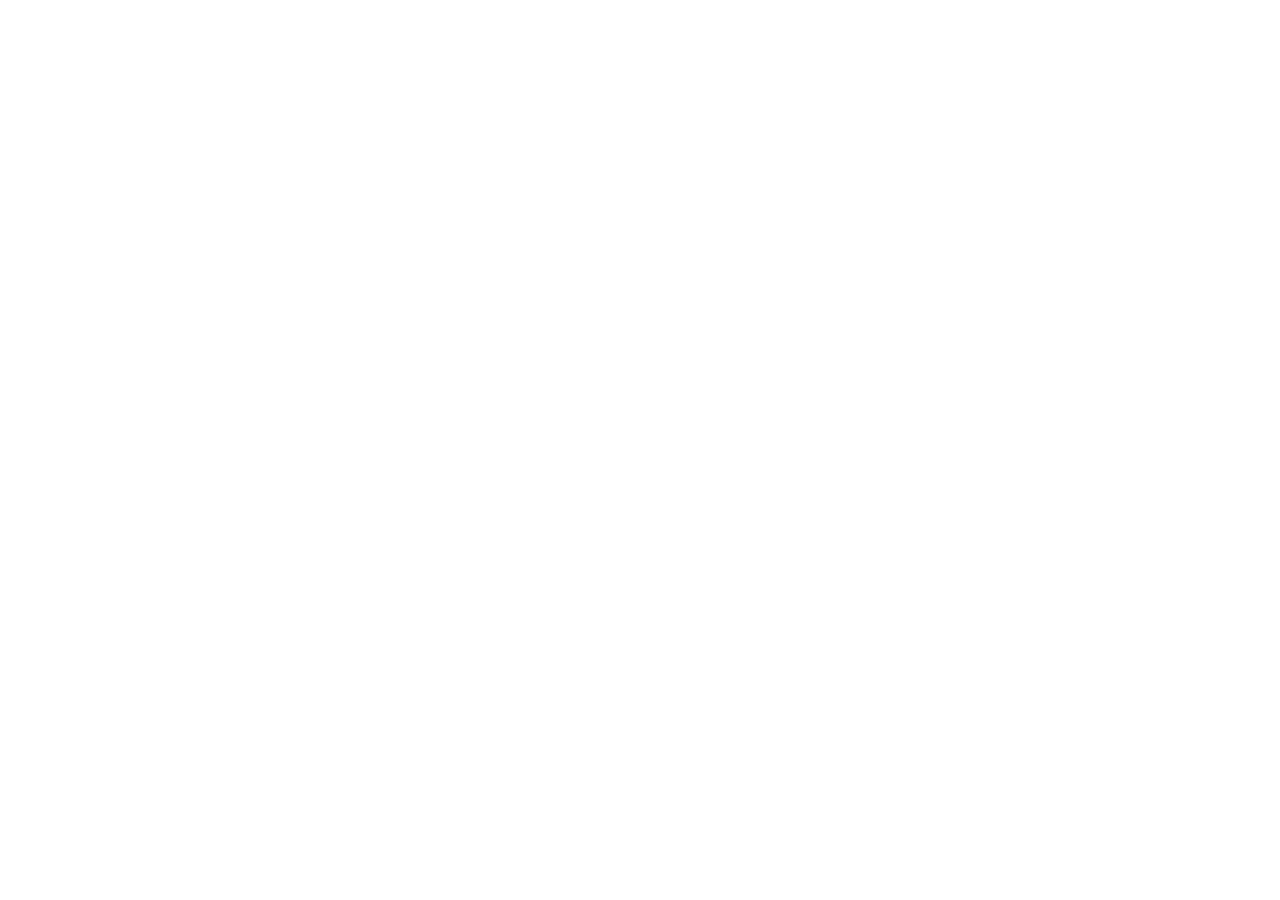
==== index.html @ a8f8e054 "Add files via upload" ====
<!doctype html>
<html lang="id">
  <head>
    <meta charset="UTF-8" />
    <meta name="viewport" content="width=device-width, initial-scale=1.0" />
    <title>Dr. Drs. Bandung Arry Sanjoyo, MIKomp. — Dosen Matematika & Peneliti ITS</title>
    
    <!-- Google Search Console Verification -->
    <meta name="google-site-verification" content="oYTFNptn35ovj-mSQW4bsrNlmgucrixKYleAX6dhNZ0" />

    <!-- SEO Meta Tags -->
    <meta name="description" content="Website profil dan portal akademik resmi Dr. Drs. Bandung Arry Sanjoyo, MIKomp. Lektor Kepala di Departemen Matematika FSAD Institut Teknologi Sepuluh Nopember (ITS) Surabaya. Riset komputasi matematika, pemodelan persamaan air dangkal, algoritma numerik, silabus perkuliahan, dan bimbingan mahasiswa." />
    <meta name="keywords" content="Bandung Arry Sanjoyo, Dr. Bandung Arry Sanjoyo, Matematika ITS, Dosen Matematika ITS, FSAD ITS, Kalkulus ITS, Komputasi Matriks, Algoritma Pemrograman, Riset Komputasi Fluida, Shallow Water Equations, PINN, Surabaya" />
    <meta name="author" content="Dr. Drs. Bandung Arry Sanjoyo, MIKomp." />
    <meta name="robots" content="index, follow" />
    <link rel="canonical" href="https://melodious-snickerdoodle-eeeecf.netlify.app/" />

    <!-- Open Graph (Facebook, WhatsApp, LinkedIn) -->
    <meta property="og:type" content="profile" />
    <meta property="og:title" content="Dr. Drs. Bandung Arry Sanjoyo, MIKomp. — Dosen Matematika & Peneliti ITS" />
    <meta property="og:description" content="Portal akademik resmi Dr. Drs. Bandung Arry Sanjoyo, MIKomp. Silabus mata kuliah, materi pembelajaran, hibah riset, dan publikasi ilmiah Departemen Matematika FSAD ITS." />
    <meta property="og:url" content="https://melodious-snickerdoodle-eeeecf.netlify.app/" />
    <meta property="og:image" content="https://melodious-snickerdoodle-eeeecf.netlify.app/avatar.png" />
    <meta property="og:site_name" content="Portal Akademik Dr. Drs. Bandung Arry Sanjoyo, MIKomp." />

    <!-- Twitter Card -->
    <meta name="twitter:card" content="summary" />
    <meta name="twitter:title" content="Dr. Drs. Bandung Arry Sanjoyo, MIKomp. — Dosen Matematika ITS" />
    <meta name="twitter:description" content="Portal akademik & profil riset Dr. Drs. Bandung Arry Sanjoyo, MIKomp. Departemen Matematika FSAD ITS." />
    <meta name="twitter:image" content="https://melodious-snickerdoodle-eeeecf.netlify.app/avatar.png" />

    <!-- Favicon -->
    <link rel="icon" href="data:image/svg+xml,<svg xmlns=%22http://www.w3.org/2000/svg%22 viewBox=%220 0 100 100%22><text y=%22.9em%22 font-size=%2290%22>🎓</text></svg>">

    <!-- Schema.org JSON-LD Structured Data for Google Search -->
    <script type="application/ld+json">
    {
      "@context": "https://schema.org",
      "@type": "Person",
      "name": "Dr. Drs. Bandung Arry Sanjoyo, MIKomp.",
      "alternateName": ["Bandung Arry Sanjoyo", "Bandung Arry"],
      "jobTitle": "Lektor Kepala / Associate Professor",
      "worksFor": {
        "@type": "CollegeOrUniversity",
        "name": "Institut Teknologi Sepuluh Nopember",
        "url": "https://www.its.ac.id"
      },
      "affiliation": {
        "@type": "Organization",
        "name": "Departemen Matematika, Fakultas Sains dan Analitika Data (FSAD) ITS"
      },
      "url": "https://melodious-snickerdoodle-eeeecf.netlify.app/",
      "image": "https://melodious-snickerdoodle-eeeecf.netlify.app/avatar.png",
      "email": "bandung@its.ac.id",
      "sameAs": [
        "https://scholar.google.com/citations?user=lBKkT74AAAAJ",
        "https://www.scopus.com/authors/detail.uri?authorId=55821260400",
        "https://sinta.kemdikbud.go.id/authors/profile/6123284",
        "https://orcid.org/0000-0003-4281-1488",
        "https://ieeexplore.ieee.org/author/37085577023",
        "https://github.com/bandungarrysanjoyo"
      ]
    }
    </script>
    <script type="module" crossorigin src="/assets/index-D61LSOdl.js"></script>
    <link rel="stylesheet" crossorigin href="/assets/index-DKf9ofFA.css">
  </head>
  <body class="bg-slate-50 dark:bg-slate-950 text-slate-900 dark:text-slate-100 min-h-screen antialiased">
    <div id="root"></div>
  </body>
</html>
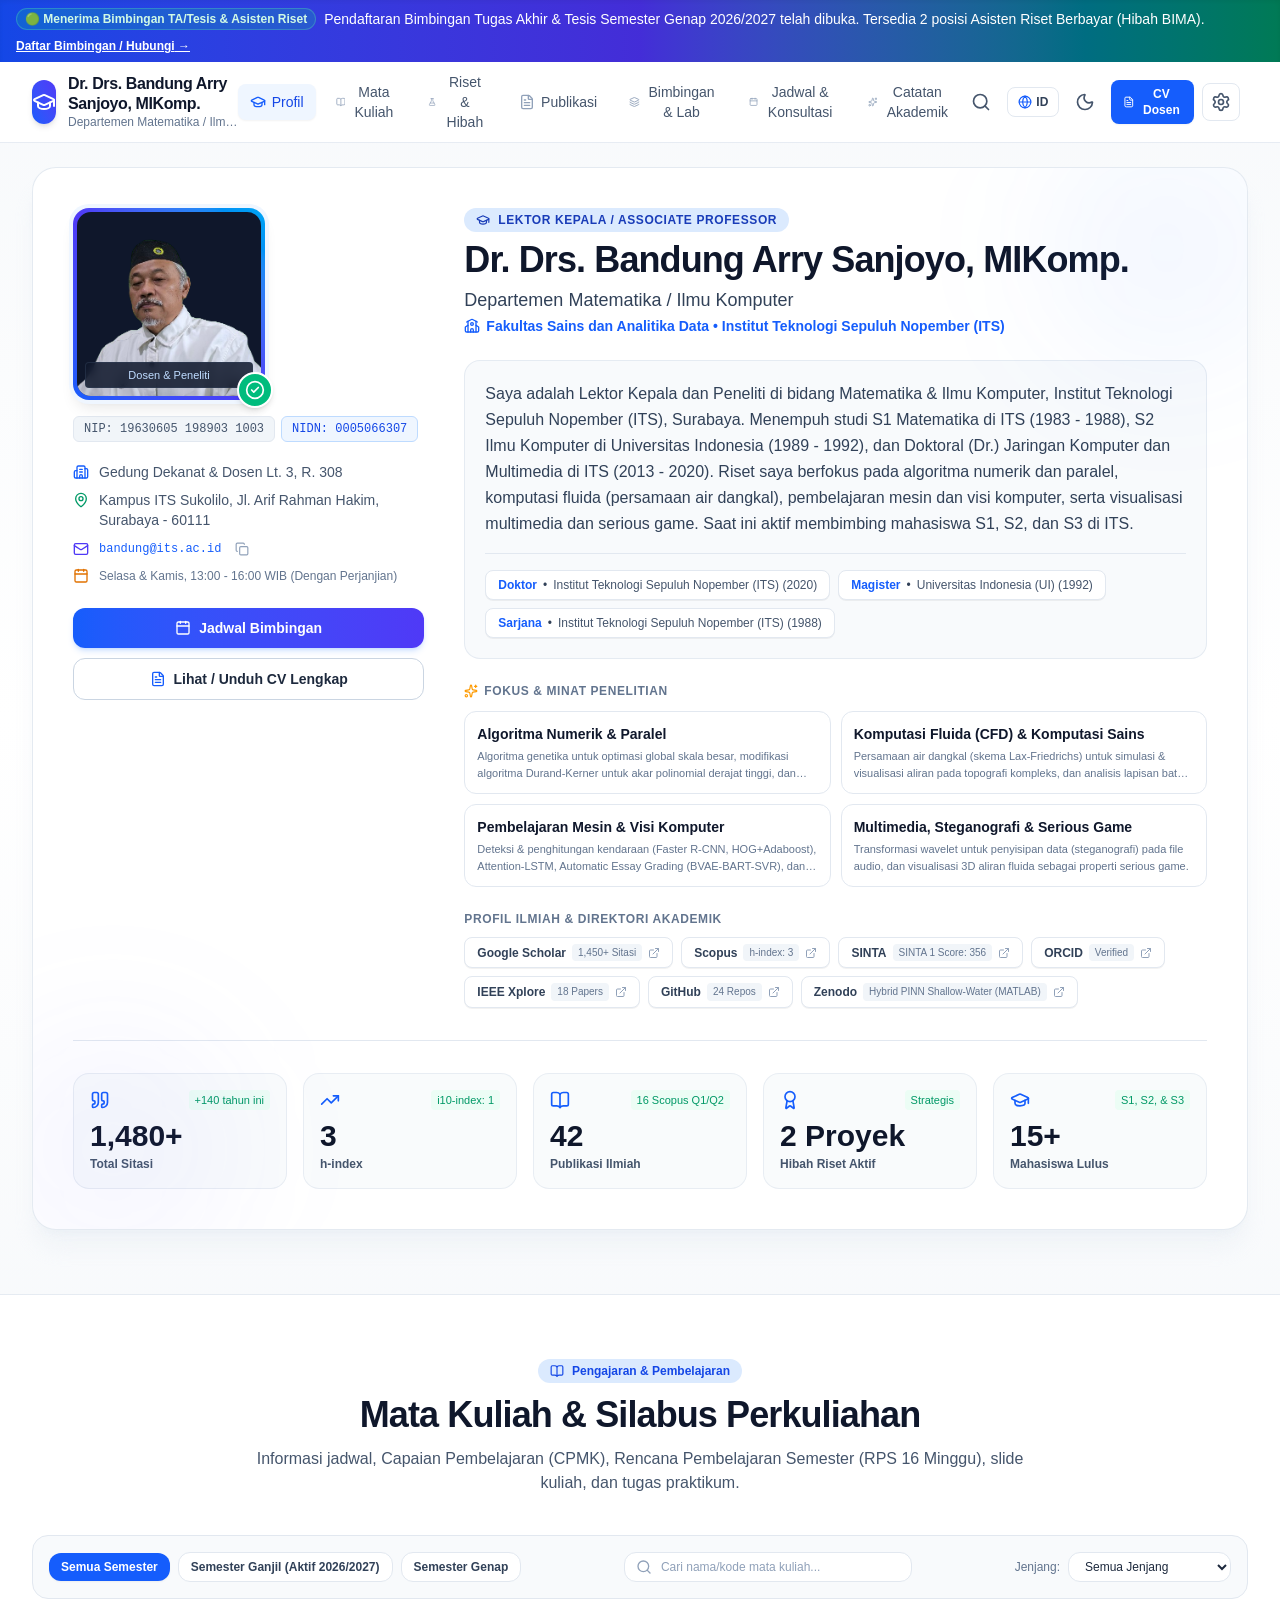
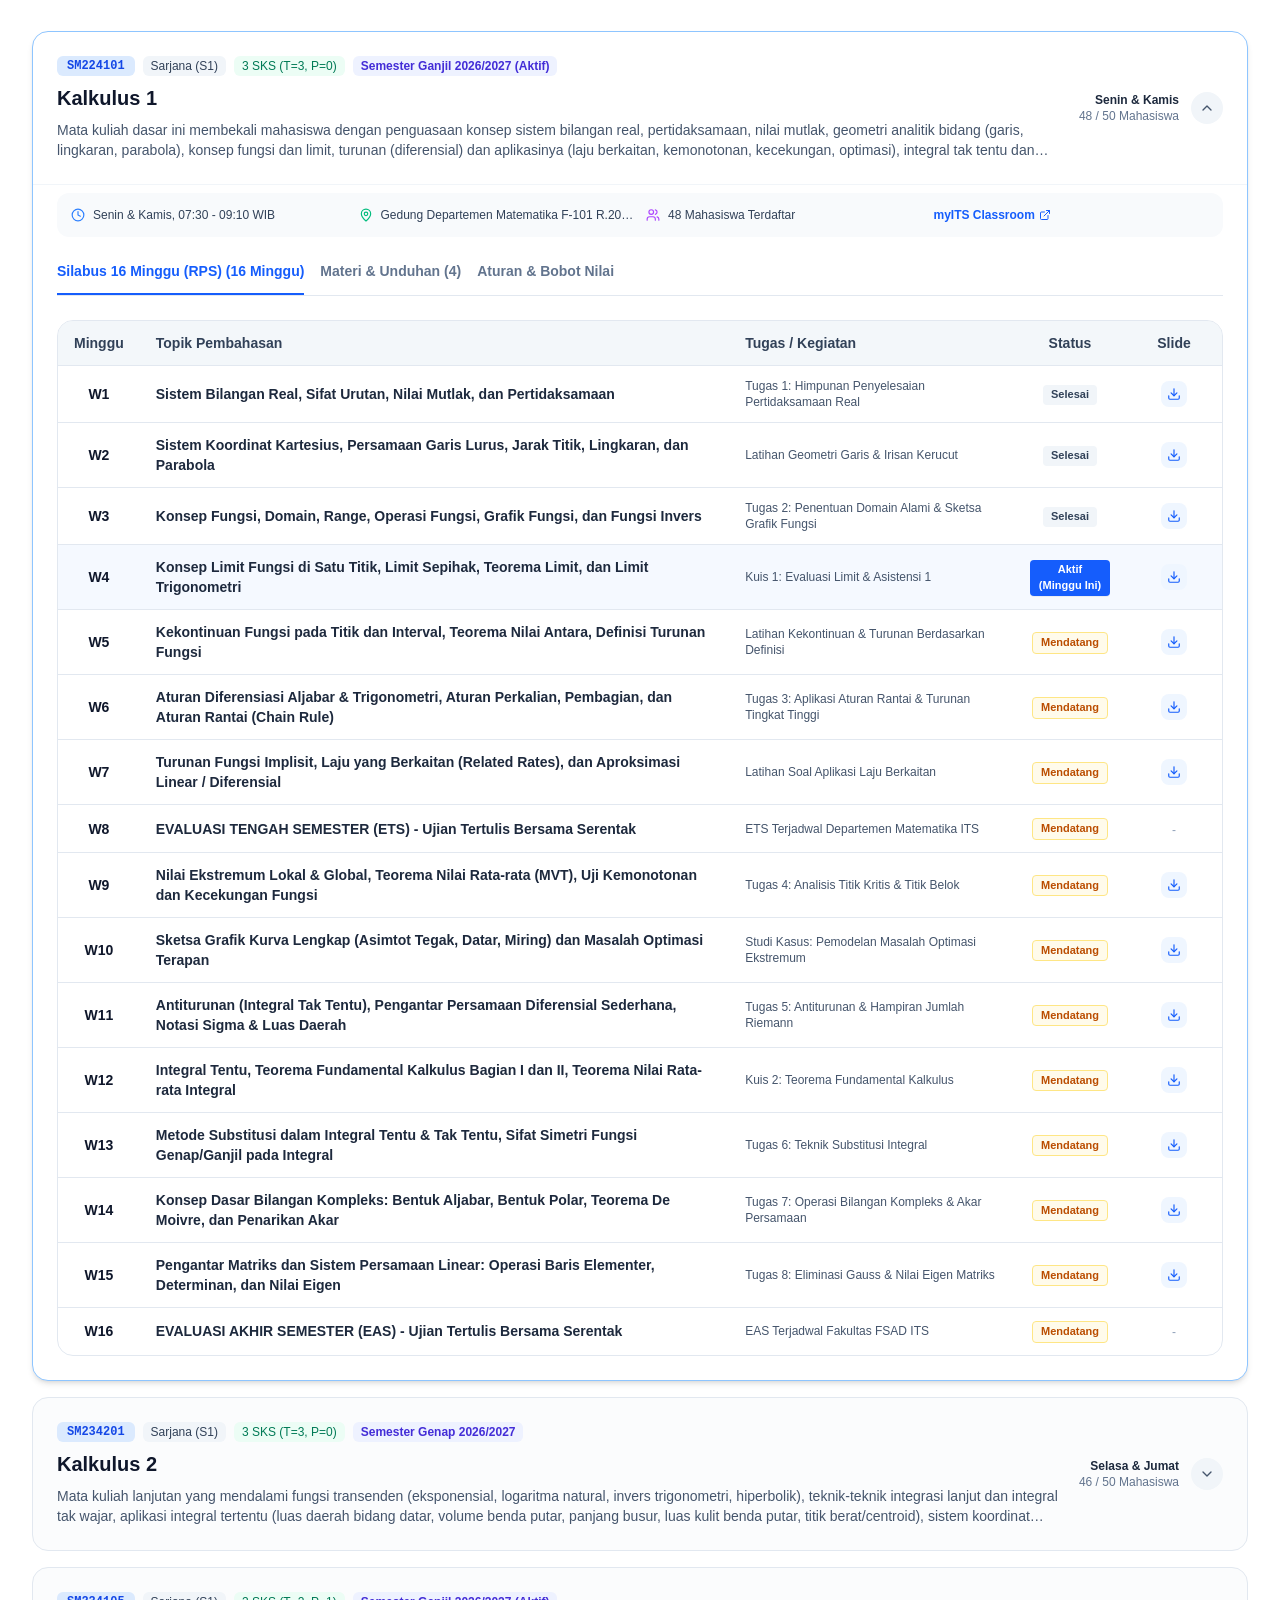
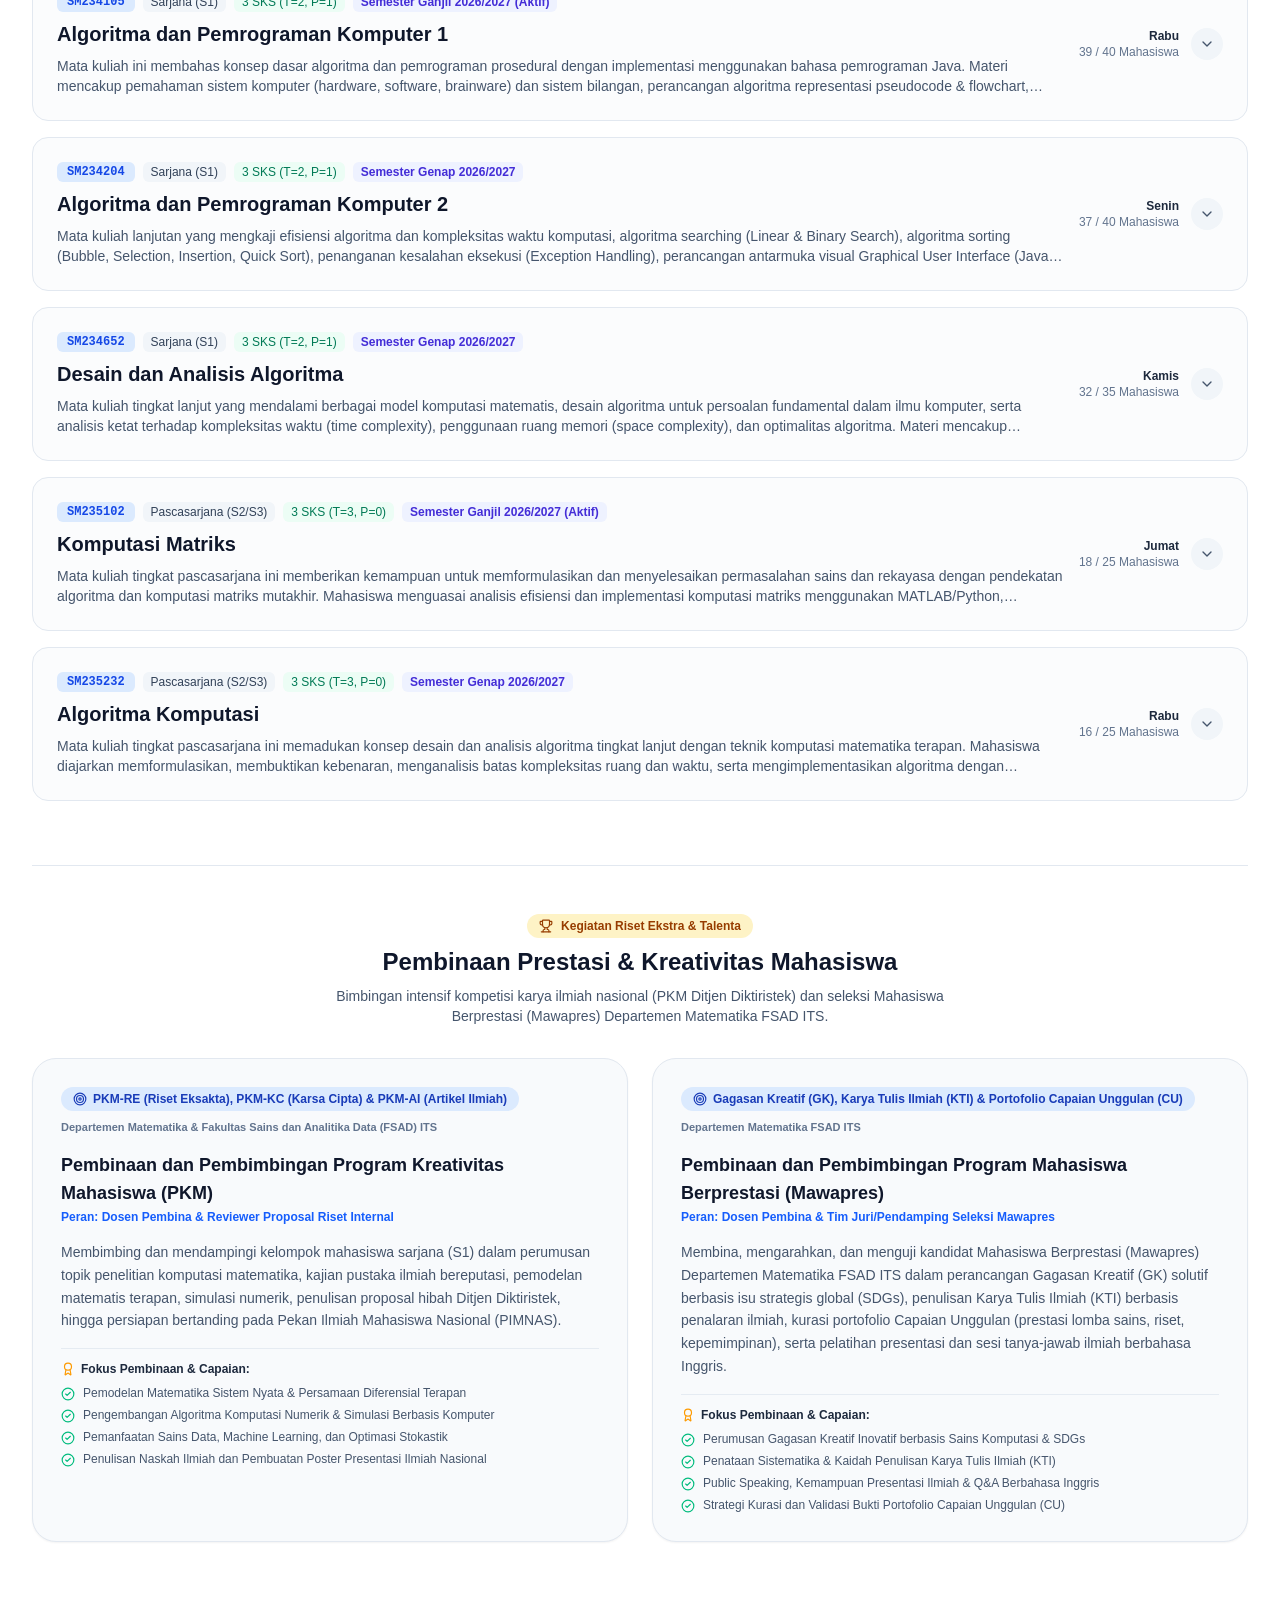
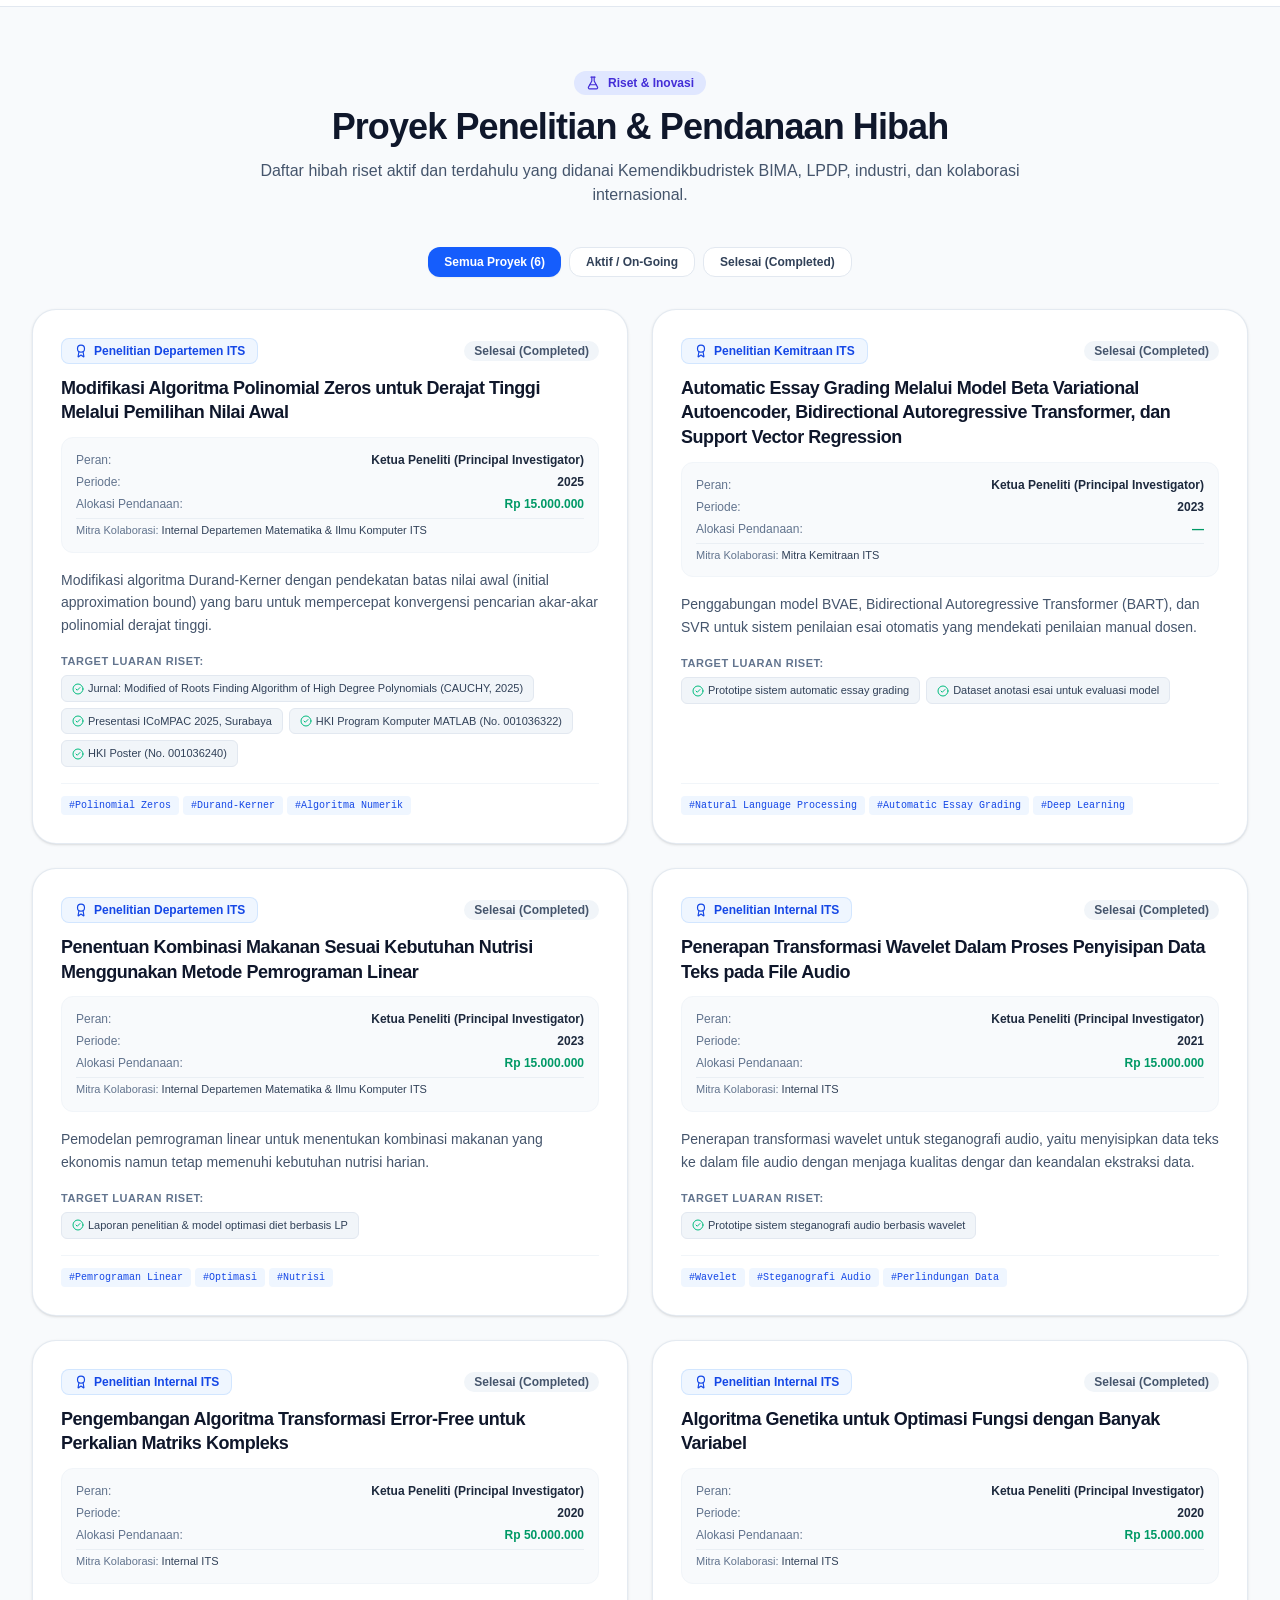
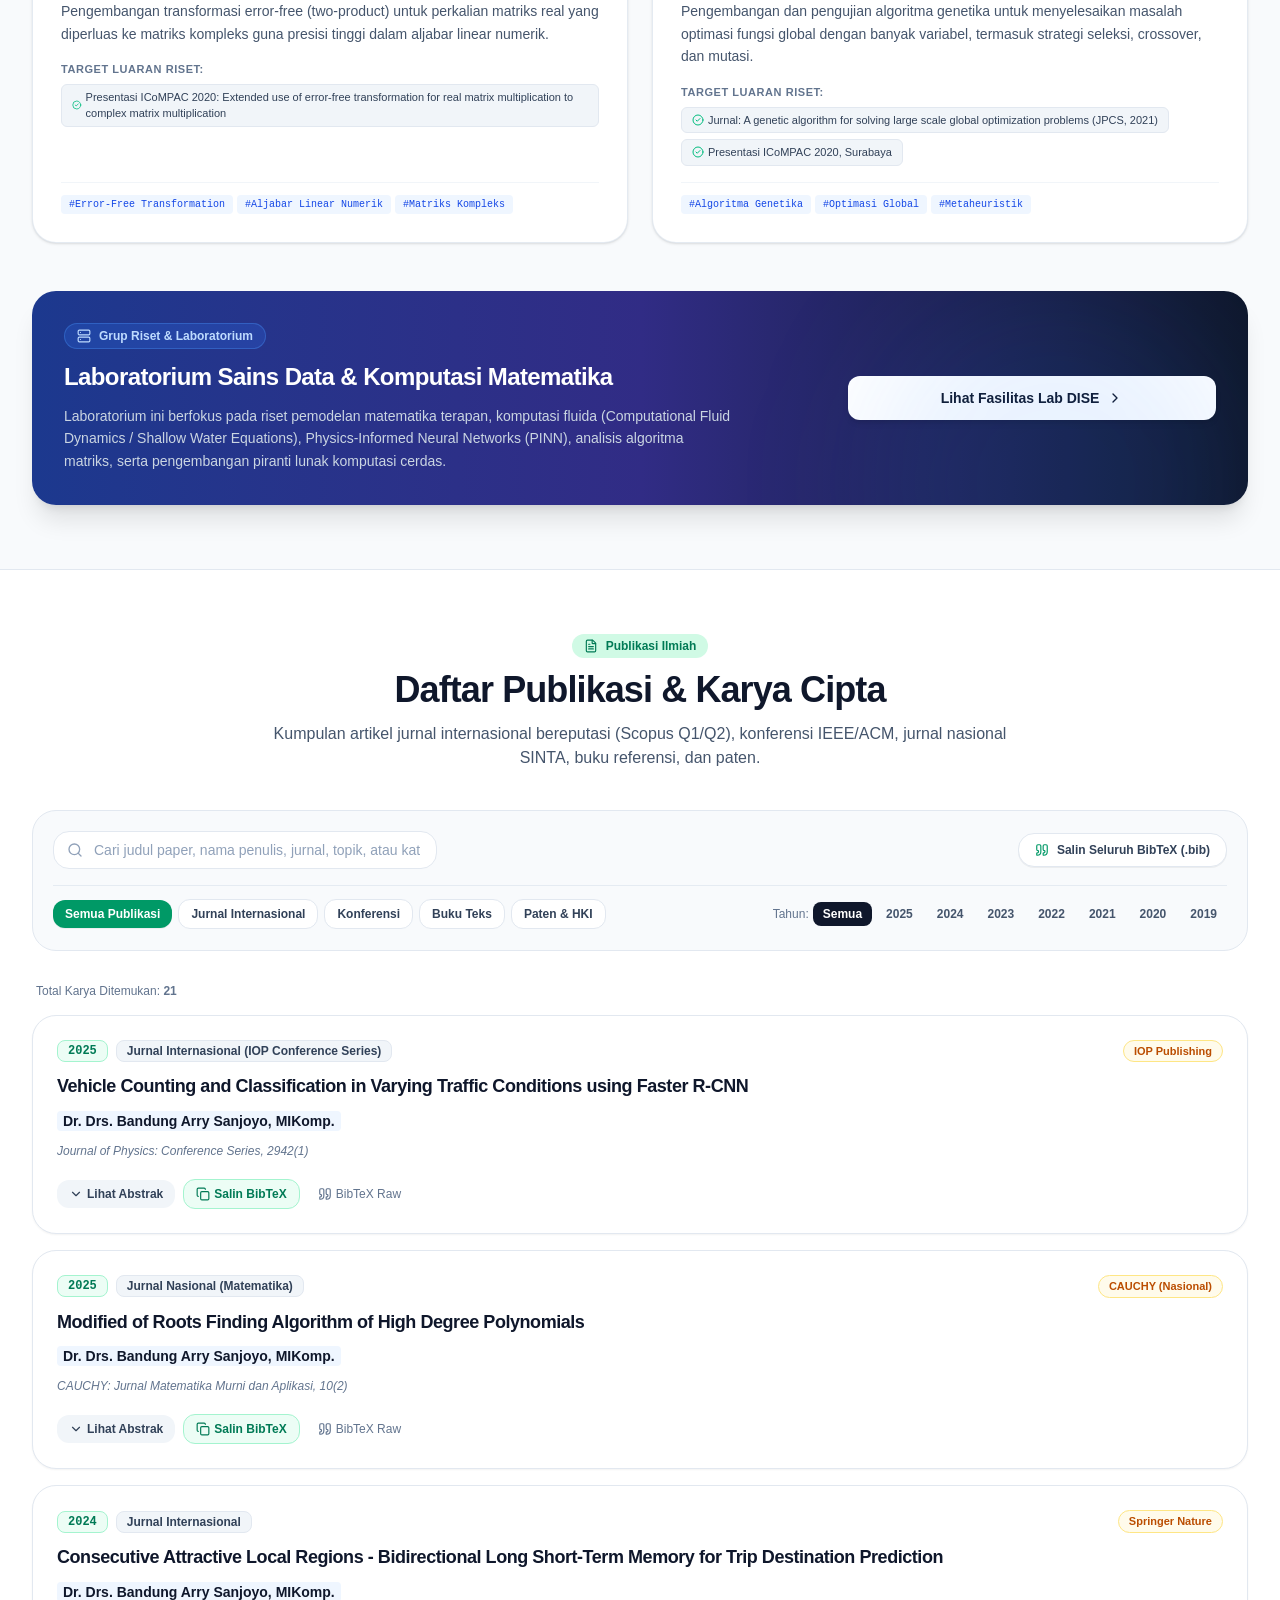
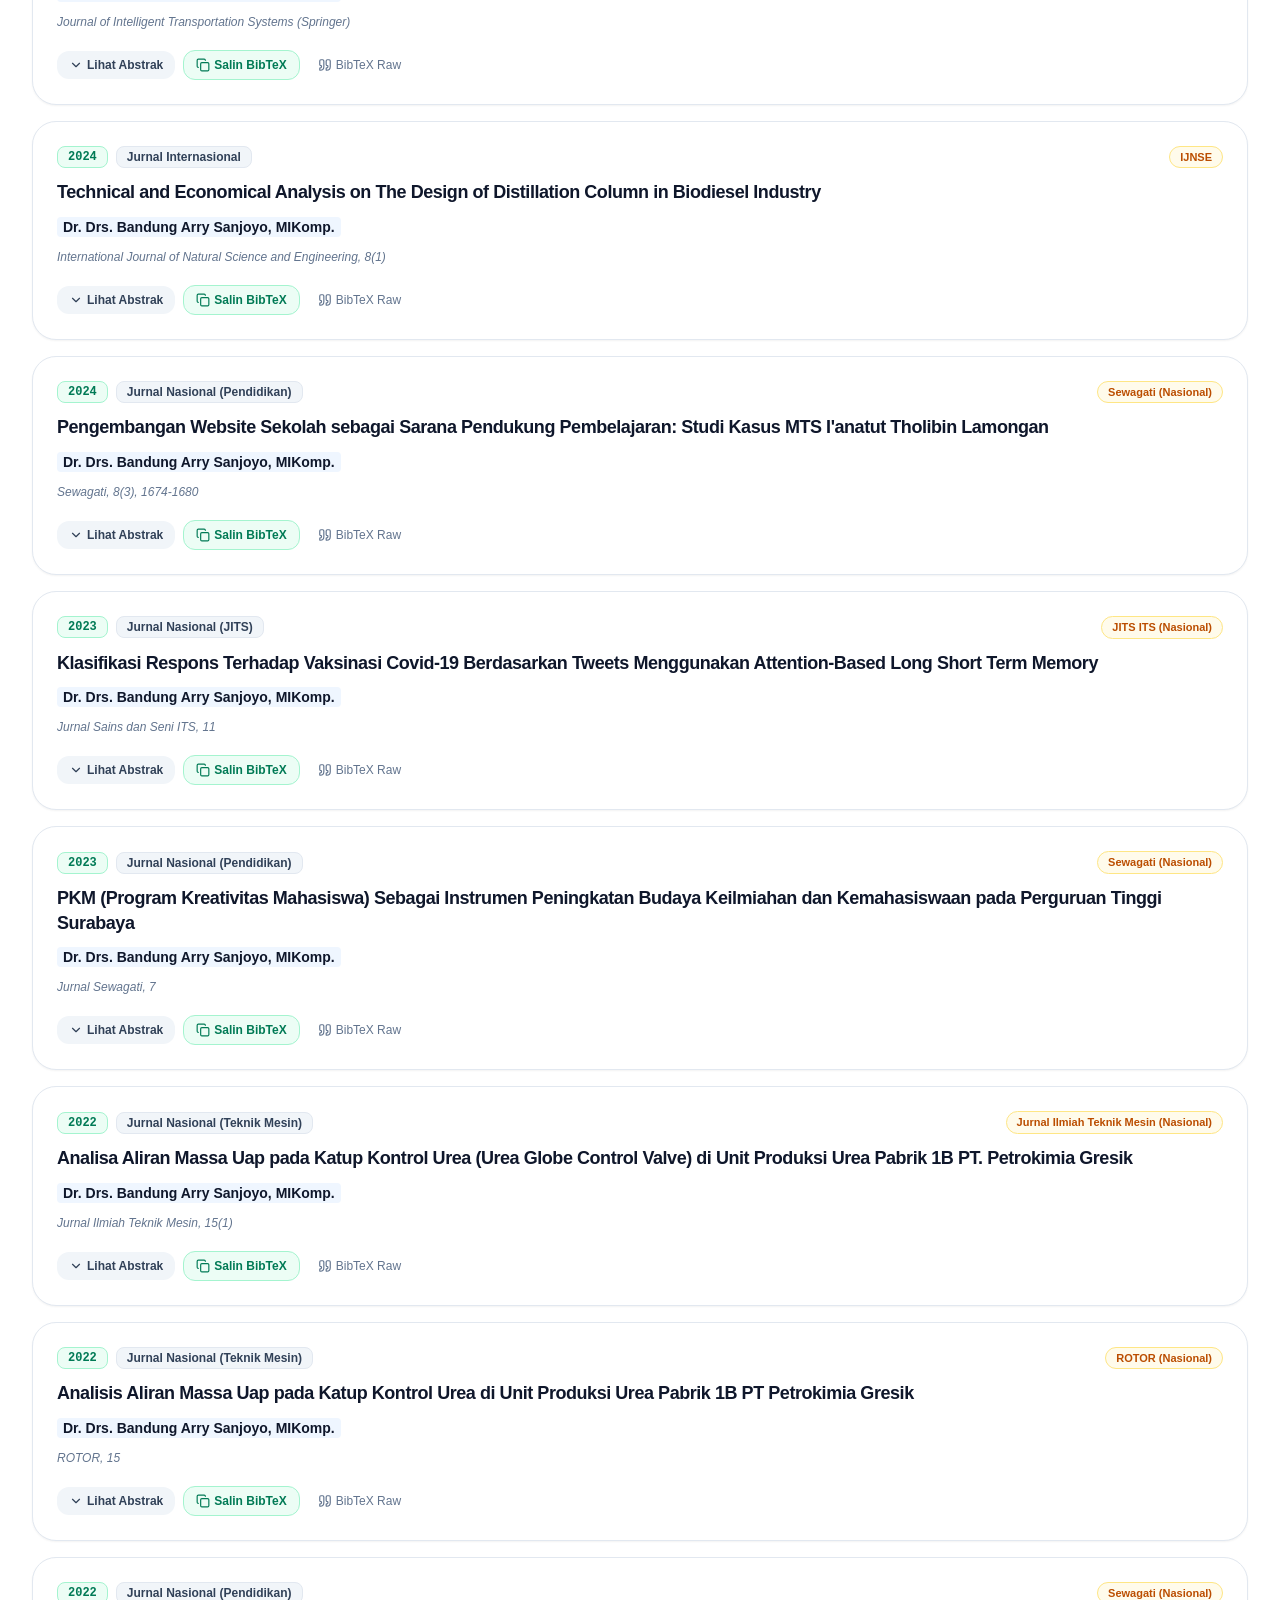
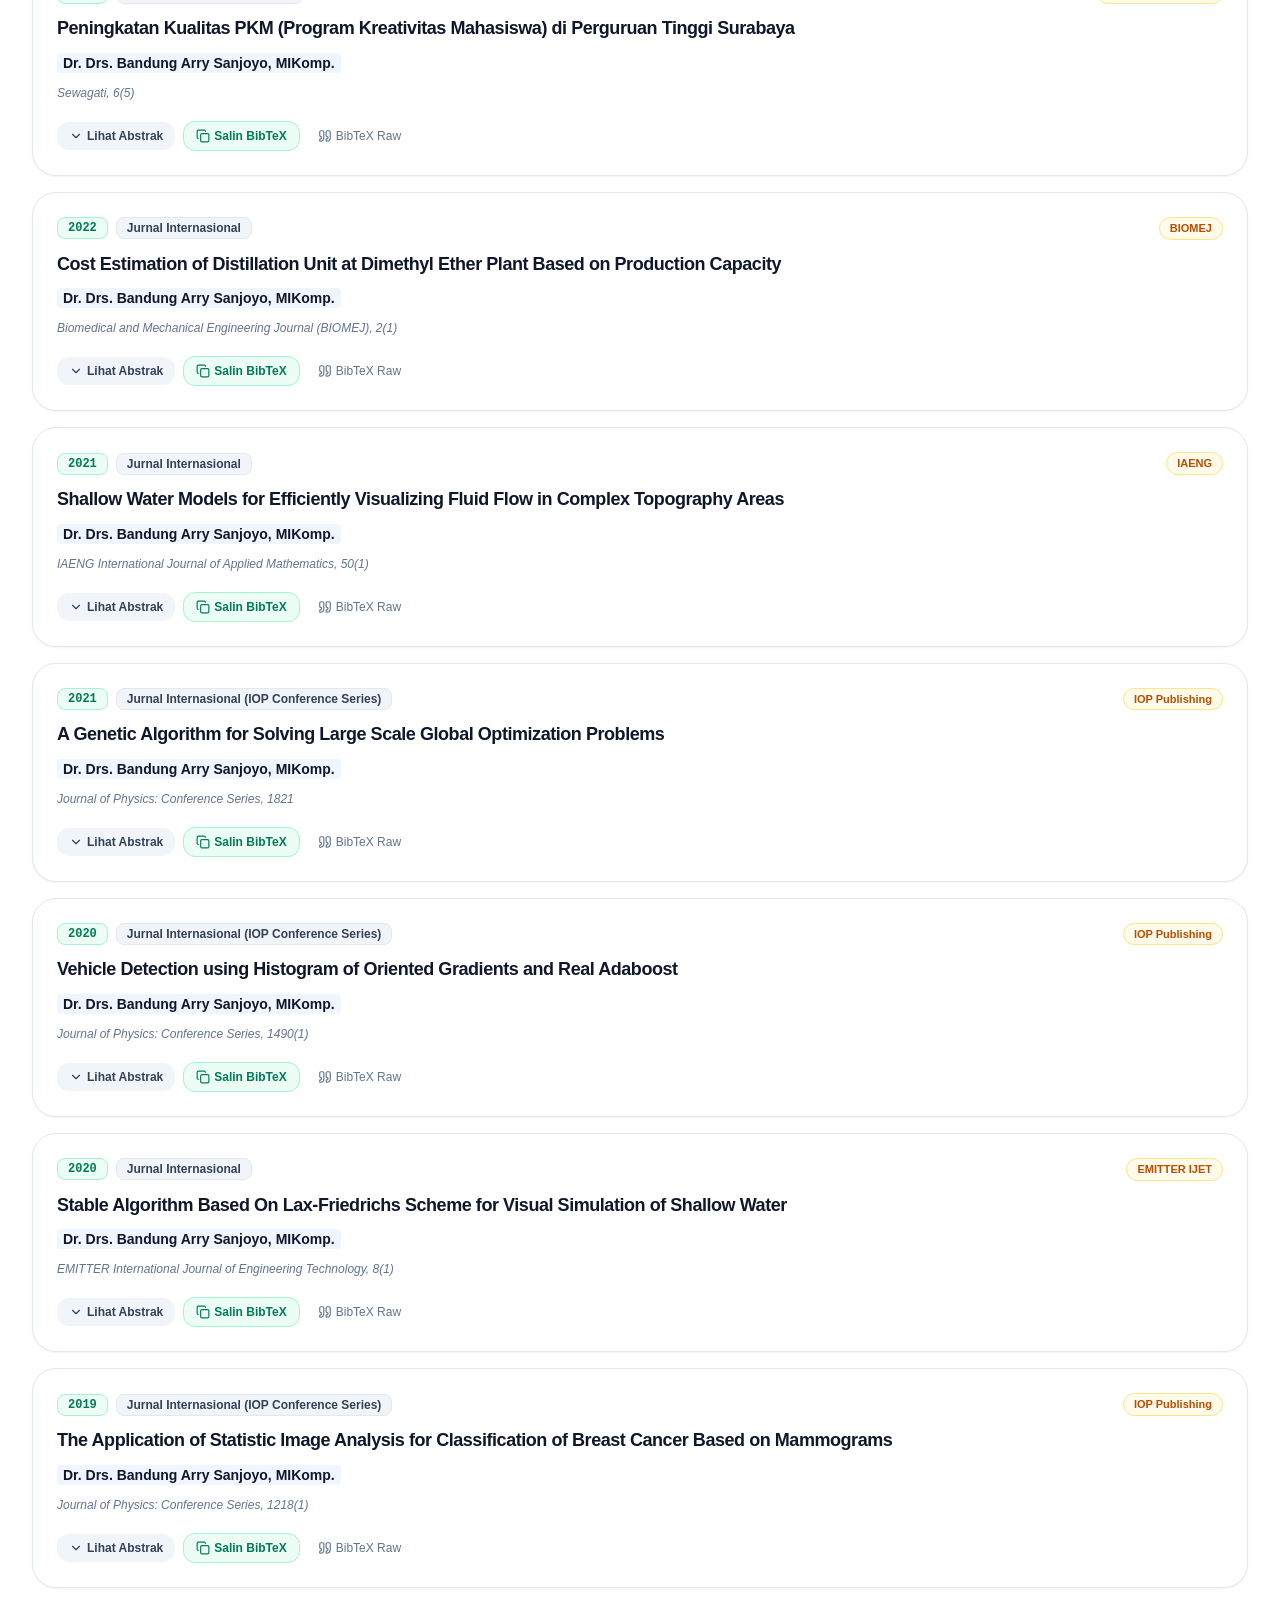
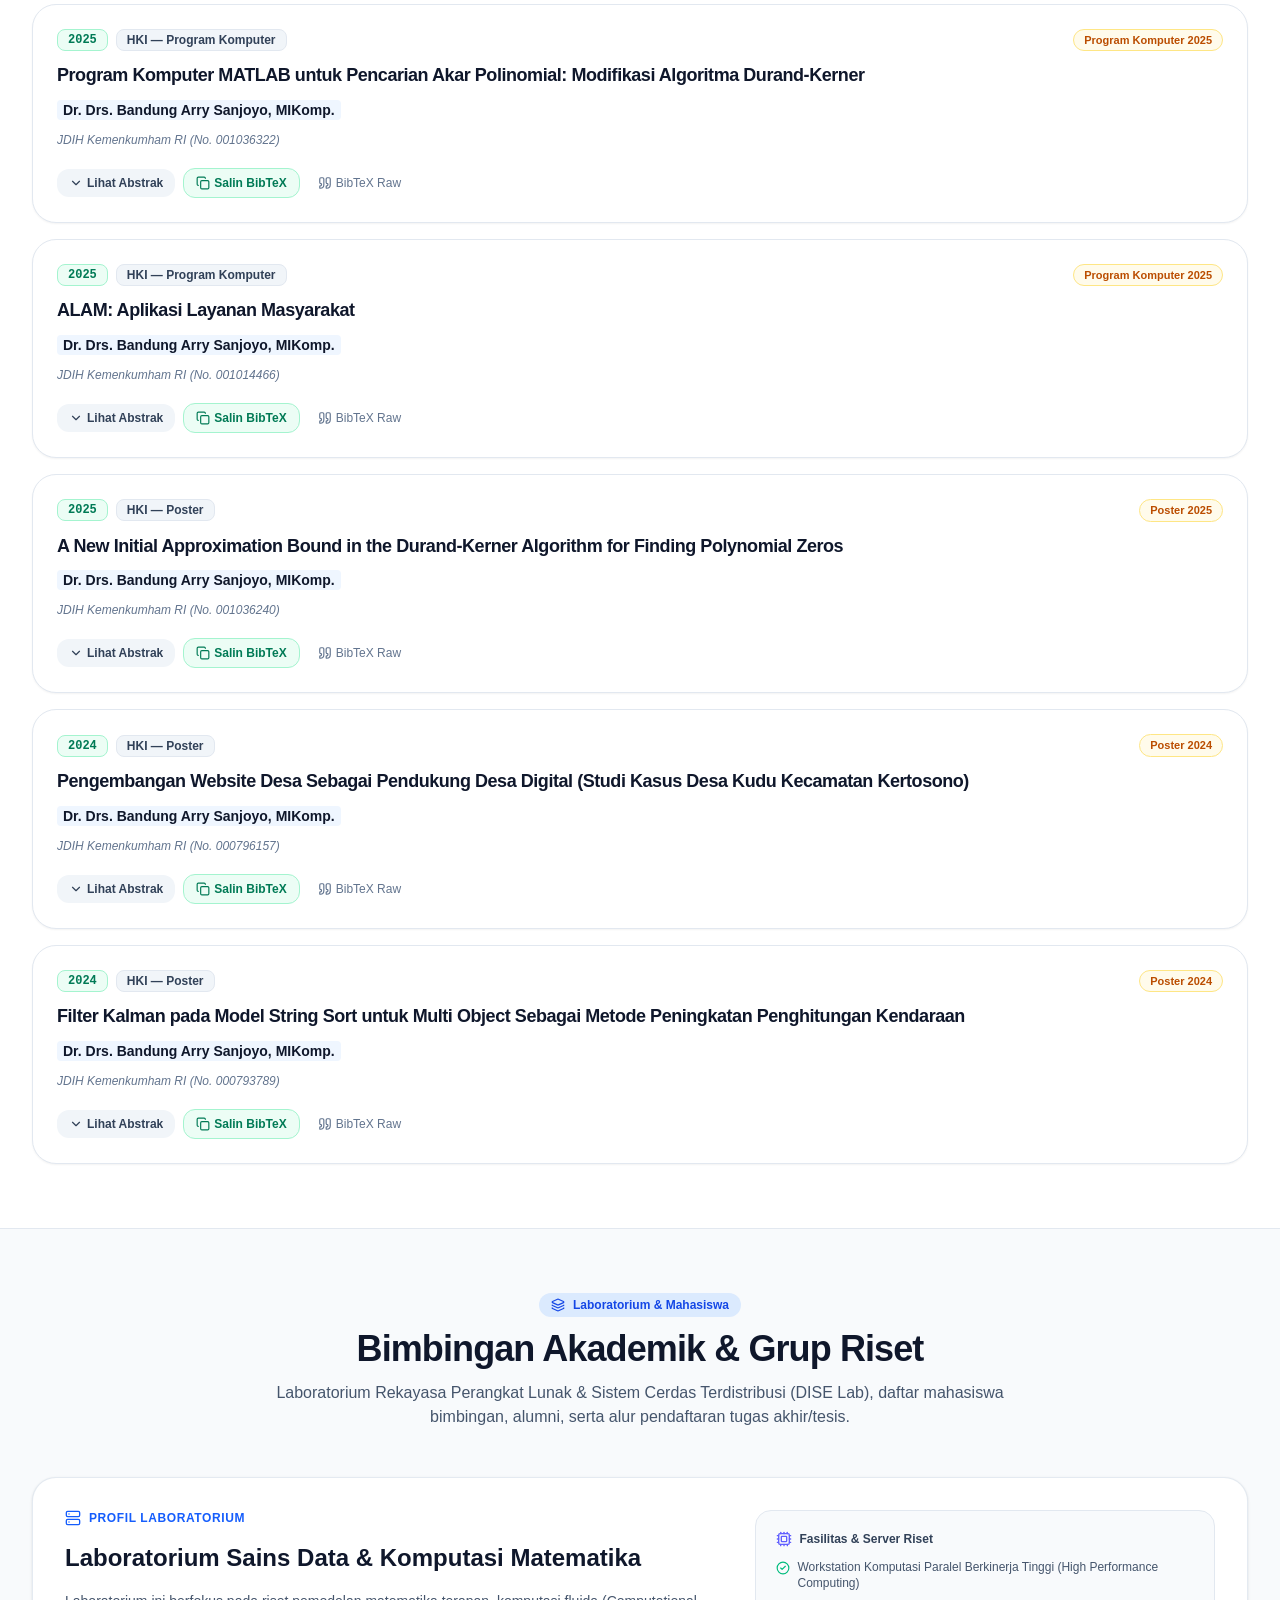
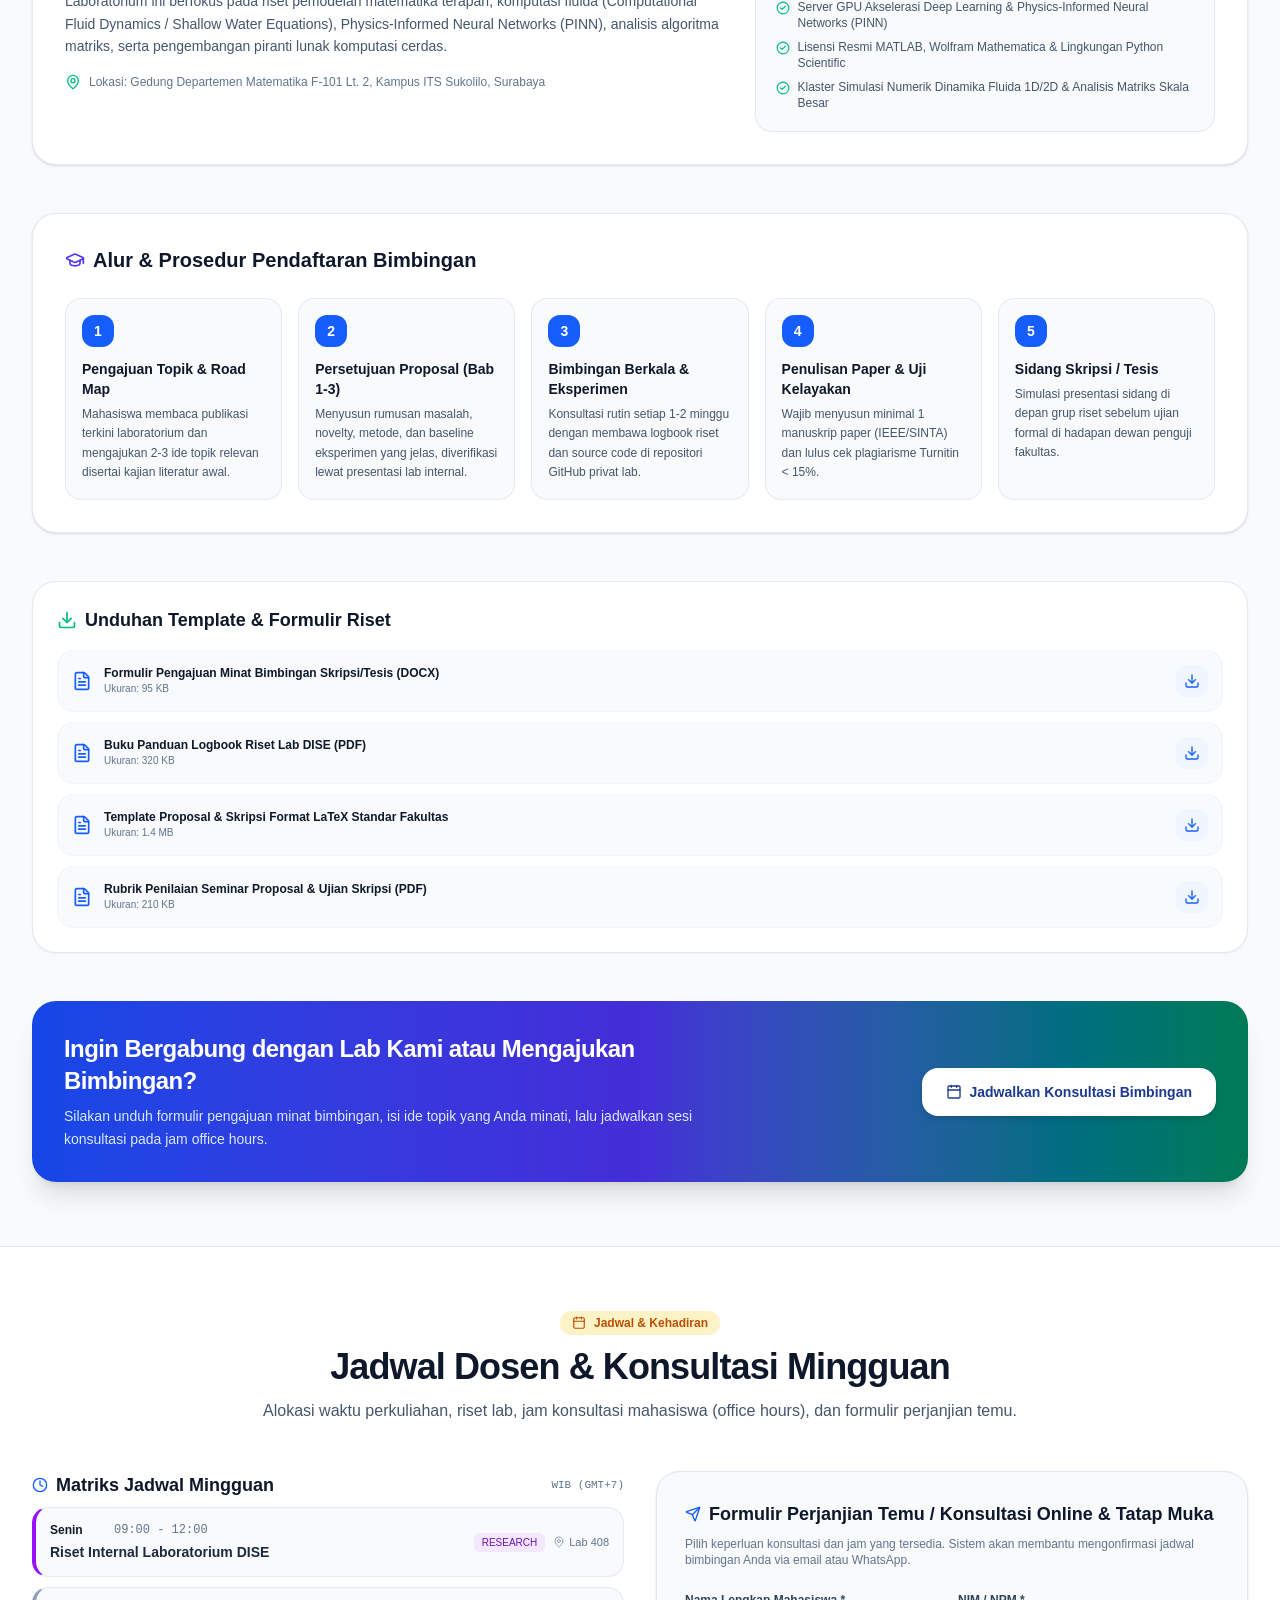
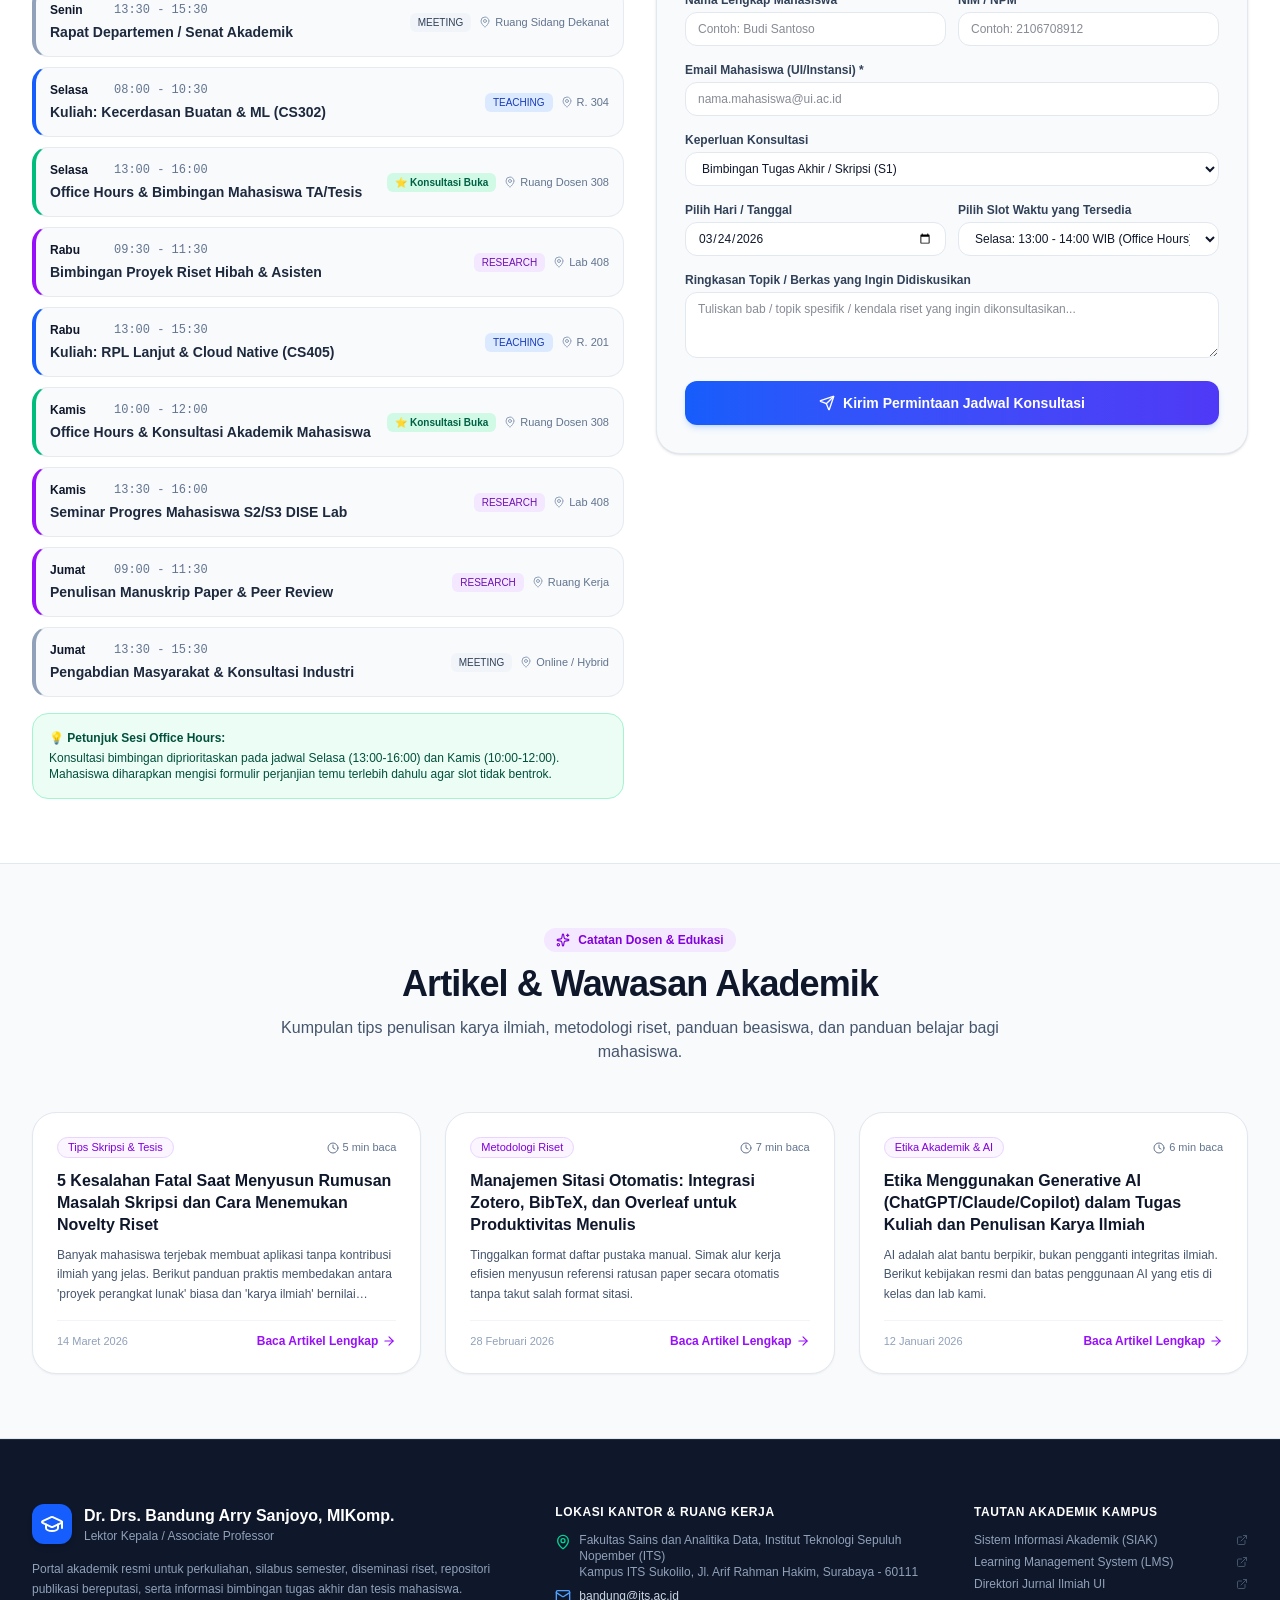
==== commit 01582e13: "Update index.html" ====
--- a/index.html
+++ b/index.html
@@ -13,21 +13,21 @@
     <meta name="keywords" content="Bandung Arry Sanjoyo, Dr. Bandung Arry Sanjoyo, Matematika ITS, Dosen Matematika ITS, FSAD ITS, Kalkulus ITS, Komputasi Matriks, Algoritma Pemrograman, Riset Komputasi Fluida, Shallow Water Equations, PINN, Surabaya" />
     <meta name="author" content="Dr. Drs. Bandung Arry Sanjoyo, MIKomp." />
     <meta name="robots" content="index, follow" />
-    <link rel="canonical" href="https://melodious-snickerdoodle-eeeecf.netlify.app/" />
+    <link rel="canonical" href="https://bandungarrysanjoyo.github.io/myActivity/" />
 
     <!-- Open Graph (Facebook, WhatsApp, LinkedIn) -->
     <meta property="og:type" content="profile" />
     <meta property="og:title" content="Dr. Drs. Bandung Arry Sanjoyo, MIKomp. — Dosen Matematika & Peneliti ITS" />
     <meta property="og:description" content="Portal akademik resmi Dr. Drs. Bandung Arry Sanjoyo, MIKomp. Silabus mata kuliah, materi pembelajaran, hibah riset, dan publikasi ilmiah Departemen Matematika FSAD ITS." />
-    <meta property="og:url" content="https://melodious-snickerdoodle-eeeecf.netlify.app/" />
-    <meta property="og:image" content="https://melodious-snickerdoodle-eeeecf.netlify.app/avatar.png" />
+    <meta property="og:url" content="https://bandungarrysanjoyo.github.io/myActivity/" />
+    <meta property="og:image" content="https://bandungarrysanjoyo.github.io/myActivity/avatar.png" />
     <meta property="og:site_name" content="Portal Akademik Dr. Drs. Bandung Arry Sanjoyo, MIKomp." />
 
     <!-- Twitter Card -->
     <meta name="twitter:card" content="summary" />
     <meta name="twitter:title" content="Dr. Drs. Bandung Arry Sanjoyo, MIKomp. — Dosen Matematika ITS" />
     <meta name="twitter:description" content="Portal akademik & profil riset Dr. Drs. Bandung Arry Sanjoyo, MIKomp. Departemen Matematika FSAD ITS." />
-    <meta name="twitter:image" content="https://melodious-snickerdoodle-eeeecf.netlify.app/avatar.png" />
+    <meta name="twitter:image" content="https://bandungarrysanjoyo.github.io/myActivity/avatar.png" />
 
     <!-- Favicon -->
     <link rel="icon" href="data:image/svg+xml,<svg xmlns=%22http://www.w3.org/2000/svg%22 viewBox=%220 0 100 100%22><text y=%22.9em%22 font-size=%2290%22>🎓</text></svg>">
@@ -49,8 +49,9 @@
         "@type": "Organization",
         "name": "Departemen Matematika, Fakultas Sains dan Analitika Data (FSAD) ITS"
       },
-      "url": "https://melodious-snickerdoodle-eeeecf.netlify.app/",
-      "image": "https://melodious-snickerdoodle-eeeecf.netlify.app/avatar.png",
+      "url": "https://bandungarrysanjoyo.github.io/myActivity/",
+      
+      "image": "https://bandungarrysanjoyo.github.io/myActivity/avatar.png",
       "email": "bandung@its.ac.id",
       "sameAs": [
         "https://scholar.google.com/citations?user=lBKkT74AAAAJ",
@@ -62,8 +63,8 @@
       ]
     }
     </script>
-    <script type="module" crossorigin src="/assets/index-D61LSOdl.js"></script>
-    <link rel="stylesheet" crossorigin href="/assets/index-DKf9ofFA.css">
+    <script type="module" src="./assets/index-D61LSOdl.js"></script>
+    <link rel="stylesheet" href="./assets/index-DKf9ofFA.css">
   </head>
   <body class="bg-slate-50 dark:bg-slate-950 text-slate-900 dark:text-slate-100 min-h-screen antialiased">
     <div id="root"></div>
